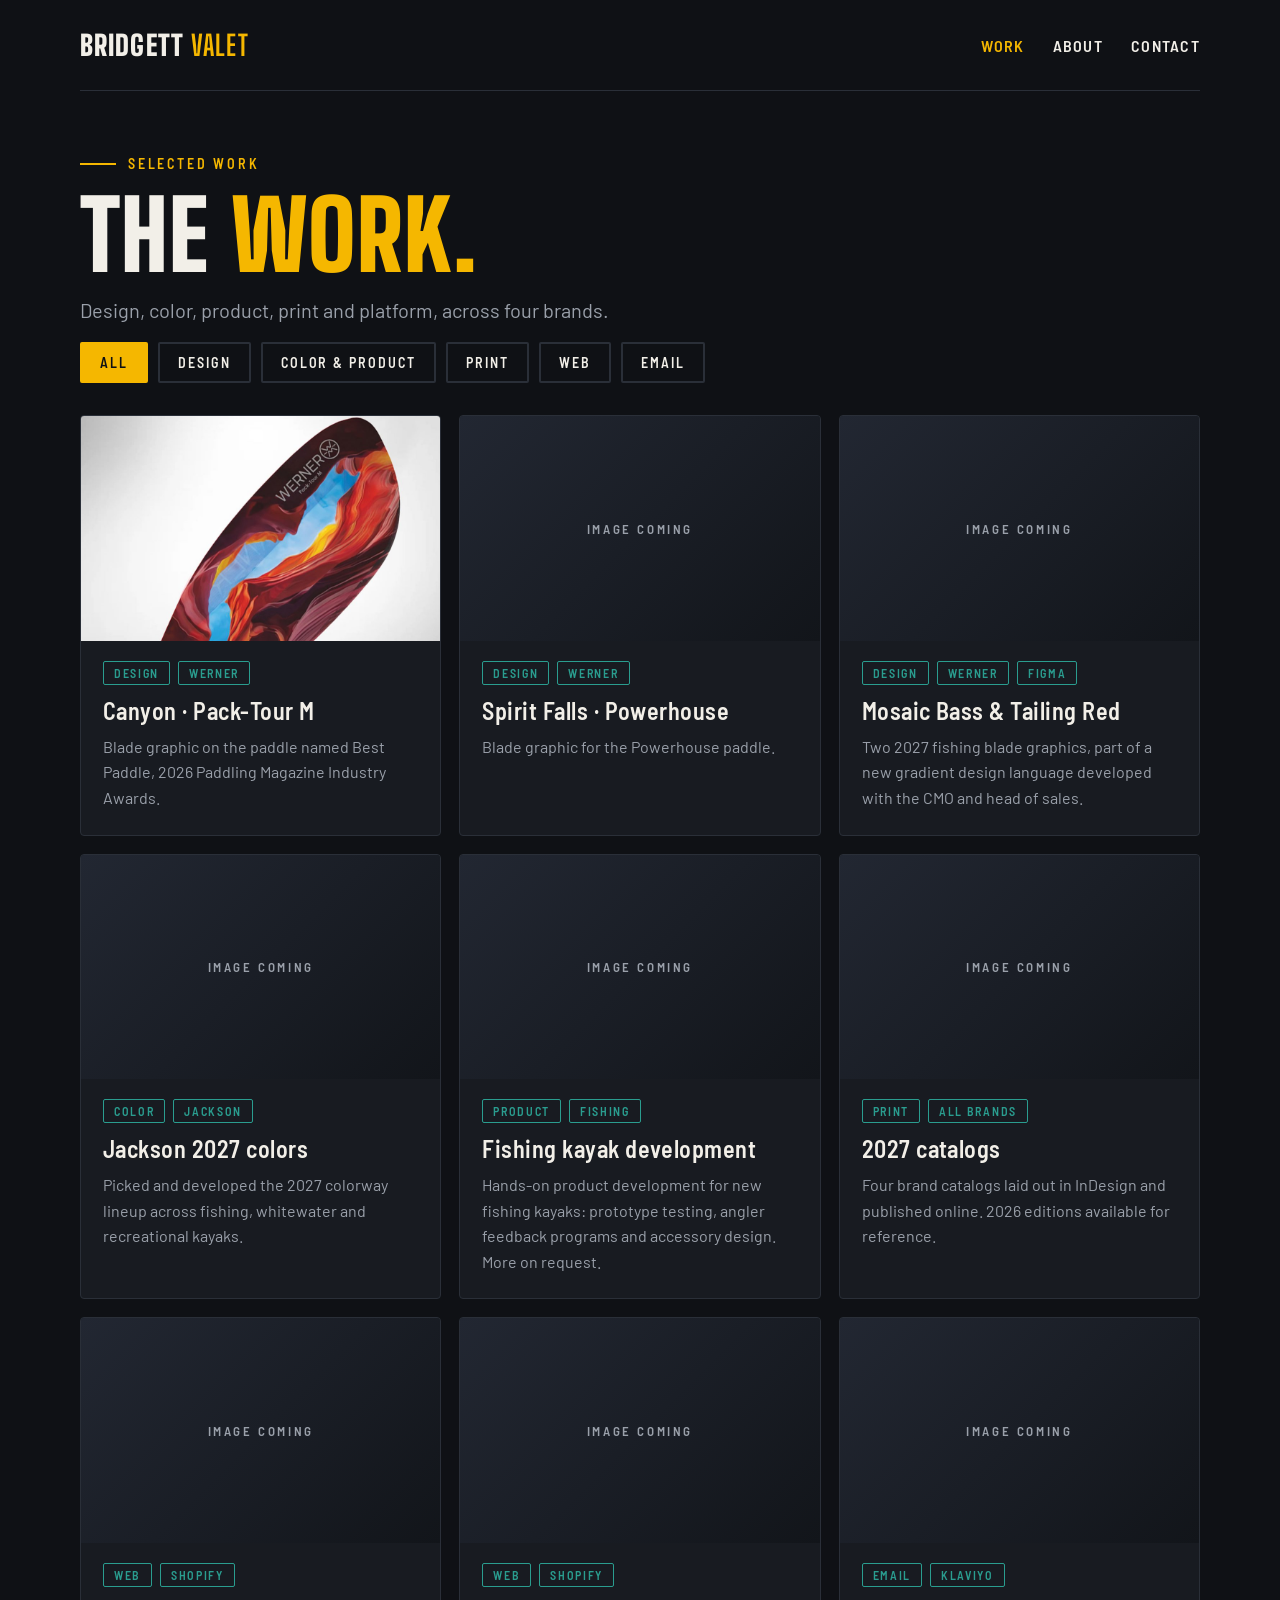
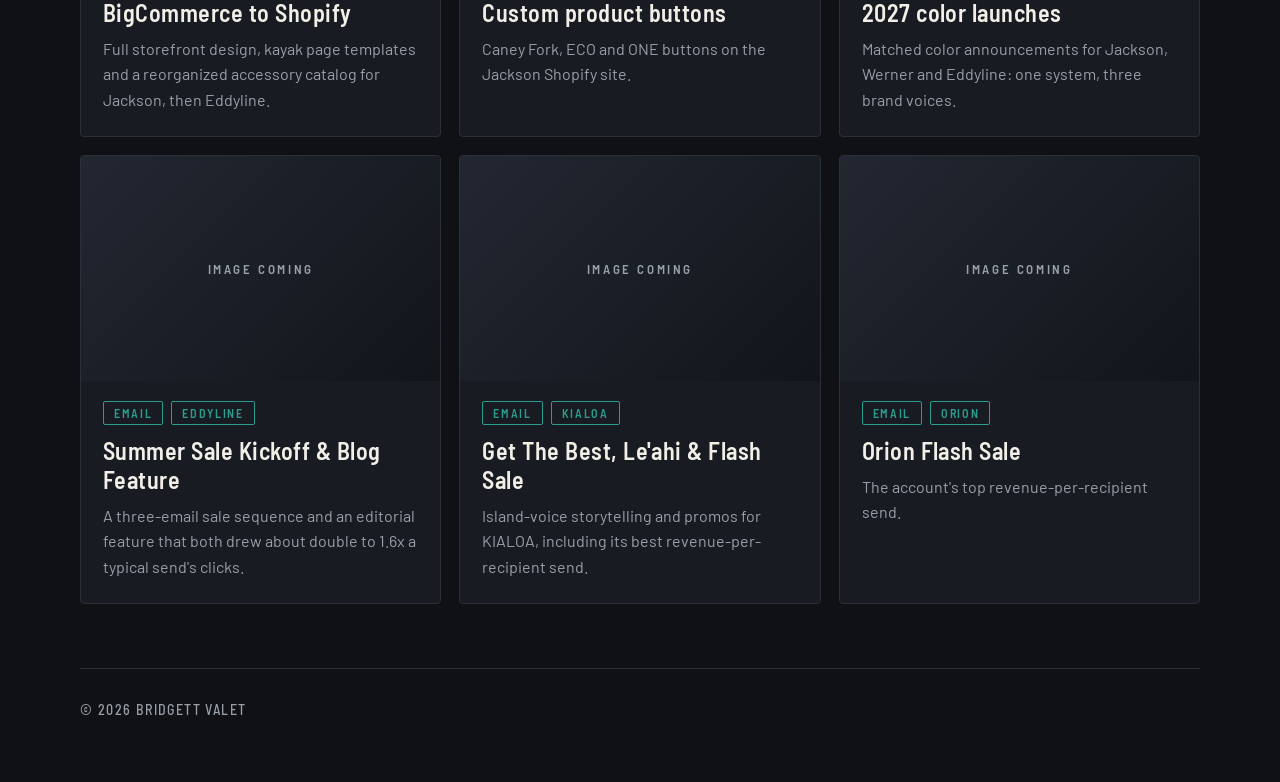
==== work.html @ 3815294c "added style.css and image folder" ====
<!doctype html>
<html lang="en">
<head>
<meta charset="utf-8">
<meta name="viewport" content="width=device-width, initial-scale=1">
<title>Work — Bridgett Valet</title>
<meta name="robots" content="noindex">
<link rel="stylesheet" href="style.css">
</head>
<body>
<div class="wrap">
  <nav>
    <a class="mark" href="index.html">BRIDGETT <b>VALET</b></a>
    <ul><li><a class="on" href="work.html">Work</a></li><li><a href="index.html#about">About</a></li><li><a href="index.html#contact">Contact</a></li></ul>
  </nav>

  <header class="page-head">
    <div class="tag">Selected work</div>
    <h1>The <em>work.</em></h1>
    <p class="lede">Design, color, product, print and platform, across four brands.</p>
  </header>

  <div class="filters" role="group" aria-label="Filter work">
    <button class="on" data-f="all">All</button>
    <button data-f="design">Design</button>
    <button data-f="product">Color &amp; Product</button>
    <button data-f="print">Print</button>
    <button data-f="web">Web</button>
    <button data-f="email">Email</button>
  </div>

  <div class="cards" id="grid">
    <a class="card" data-t="design" href="#"><div class="img"><img src="img/pack-tour-m.jpg" alt="Werner Pack-Tour M canyon blade graphic"></div><div class="in"><div class="chips"><span class="chip">Design</span><span class="chip">Werner</span></div><h3>Canyon · Pack-Tour M</h3><p>Blade graphic on the paddle named Best Paddle, 2026 Paddling Magazine Industry Awards.</p></div></a>
    <a class="card" data-t="design" href="#"><div class="img">Image coming</div><div class="in"><div class="chips"><span class="chip">Design</span><span class="chip">Werner</span></div><h3>Spirit Falls · Powerhouse</h3><p>Blade graphic for the Powerhouse paddle.</p></div></a>
    <a class="card" data-t="design" href="#"><div class="img">Image coming</div><div class="in"><div class="chips"><span class="chip">Design</span><span class="chip">Werner</span><span class="chip">Figma</span></div><h3>Mosaic Bass &amp; Tailing Red</h3><p>Two 2027 fishing blade graphics, part of a new gradient design language developed with the CMO and head of sales.</p></div></a>
    <a class="card" data-t="product" href="#"><div class="img">Image coming</div><div class="in"><div class="chips"><span class="chip">Color</span><span class="chip">Jackson</span></div><h3>Jackson 2027 colors</h3><p>Picked and developed the 2027 colorway lineup across fishing, whitewater and recreational kayaks.</p></div></a>
    <a class="card" data-t="product" href="#"><div class="img">Image coming</div><div class="in"><div class="chips"><span class="chip">Product</span><span class="chip">Fishing</span></div><h3>Fishing kayak development</h3><p>Hands-on product development for new fishing kayaks: prototype testing, angler feedback programs and accessory design. More on request.</p></div></a>
    <a class="card" data-t="print" href="#"><div class="img">Image coming</div><div class="in"><div class="chips"><span class="chip">Print</span><span class="chip">All brands</span></div><h3>2027 catalogs</h3><p>Four brand catalogs laid out in InDesign and published online. 2026 editions available for reference.</p></div></a>
    <a class="card" data-t="web" href="#"><div class="img">Image coming</div><div class="in"><div class="chips"><span class="chip">Web</span><span class="chip">Shopify</span></div><h3>BigCommerce to Shopify</h3><p>Full storefront design, kayak page templates and a reorganized accessory catalog for Jackson, then Eddyline.</p></div></a>
    <a class="card" data-t="web" href="#"><div class="img">Image coming</div><div class="in"><div class="chips"><span class="chip">Web</span><span class="chip">Shopify</span></div><h3>Custom product buttons</h3><p>Caney Fork, ECO and ONE buttons on the Jackson Shopify site.</p></div></a>
    <a class="card" data-t="email" href="#"><div class="img">Image coming</div><div class="in"><div class="chips"><span class="chip">Email</span><span class="chip">Klaviyo</span></div><h3>2027 color launches</h3><p>Matched color announcements for Jackson, Werner and Eddyline: one system, three brand voices.</p></div></a>
    <a class="card" data-t="email" href="#"><div class="img">Image coming</div><div class="in"><div class="chips"><span class="chip">Email</span><span class="chip">Eddyline</span></div><h3>Summer Sale Kickoff &amp; Blog Feature</h3><p>A three-email sale sequence and an editorial feature that both drew about double to 1.6x a typical send's clicks.</p></div></a>
    <a class="card" data-t="email" href="#"><div class="img">Image coming</div><div class="in"><div class="chips"><span class="chip">Email</span><span class="chip">KIALOA</span></div><h3>Get The Best, Le'ahi &amp; Flash Sale</h3><p>Island-voice storytelling and promos for KIALOA, including its best revenue-per-recipient send.</p></div></a>
    <a class="card" data-t="email" href="#"><div class="img">Image coming</div><div class="in"><div class="chips"><span class="chip">Email</span><span class="chip">Orion</span></div><h3>Orion Flash Sale</h3><p>The account's top revenue-per-recipient send.</p></div></a>
  </div>

  <footer style="margin-top:64px">© 2026 Bridgett Valet</footer>
</div>
<script>
(function(){
  var btns=document.querySelectorAll('.filters button'),cards=document.querySelectorAll('#grid .card');
  btns.forEach(function(b){b.addEventListener('click',function(){
    btns.forEach(function(x){x.classList.remove('on')});b.classList.add('on');
    var f=b.getAttribute('data-f');
    cards.forEach(function(c){c.classList.toggle('hide',f!=='all'&&c.getAttribute('data-t')!==f)});
  })});
})();
</script>
</body>
</html>
---- style.css ----
@font-face{font-family:"Big Shoulders Display";font-weight:700;font-display:swap;src:url(fonts/big-shoulders-display-latin-700-normal.woff2) format("woff2")}
@font-face{font-family:"Big Shoulders Display";font-weight:800;font-display:swap;src:url(fonts/big-shoulders-display-latin-800-normal.woff2) format("woff2")}
@font-face{font-family:"Big Shoulders Display";font-weight:900;font-display:swap;src:url(fonts/big-shoulders-display-latin-900-normal.woff2) format("woff2")}
@font-face{font-family:"Barlow Semi Condensed";font-weight:500;font-display:swap;src:url(fonts/barlow-semi-condensed-latin-500-normal.woff2) format("woff2")}
@font-face{font-family:"Barlow Semi Condensed";font-weight:600;font-display:swap;src:url(fonts/barlow-semi-condensed-latin-600-normal.woff2) format("woff2")}
@font-face{font-family:"Barlow";font-weight:400;font-display:swap;src:url(fonts/barlow-latin-400-normal.woff2) format("woff2")}
@font-face{font-family:"Barlow";font-weight:400;font-style:italic;font-display:swap;src:url(fonts/barlow-latin-400-italic.woff2) format("woff2")}
@font-face{font-family:"Barlow";font-weight:600;font-display:swap;src:url(fonts/barlow-latin-600-normal.woff2) format("woff2")}

:root{
  --ink:#0F1115; --panel:#181B21; --line:#2A2F38;
  --text:#F2EFE8; --muted:#9AA0AA;
  --gold:#F5B700; --teal:#2A9D8F;
  --display:"Big Shoulders Display","Arial Narrow",sans-serif;
  --sub:"Barlow Semi Condensed",system-ui,sans-serif;
  --body:"Barlow",system-ui,sans-serif;
}
*{box-sizing:border-box;margin:0}
html{scroll-behavior:smooth}
body{background:var(--ink);color:var(--text);font:400 18px/1.6 var(--body);padding:0 16px 64px}
.wrap{max-width:1120px;margin:0 auto}
a{color:inherit}
nav{display:flex;justify-content:space-between;align-items:center;padding:28px 0;border-bottom:1px solid var(--line);font:600 16px var(--sub);letter-spacing:.08em;text-transform:uppercase}
nav .mark{font:900 28px var(--display);letter-spacing:.04em;text-decoration:none}
nav .mark b{color:var(--gold)}
nav ul{display:flex;gap:28px;list-style:none;padding:0}
nav ul a{text-decoration:none}
nav ul a:hover,nav ul a.on{color:var(--gold)}

.hero{padding:80px 0 64px}
.tag{font:600 14px var(--sub);letter-spacing:.2em;text-transform:uppercase;color:var(--gold);display:flex;align-items:center;gap:12px}
.tag::before{content:"";width:36px;height:2px;background:var(--gold)}
h1{font:900 clamp(56px,11vw,128px)/.9 var(--display);text-transform:uppercase;letter-spacing:.01em;margin:20px 0 28px}
h1 em{font-style:normal;color:var(--gold)}
.lede{max-width:640px;color:var(--muted);font-size:20px}
.btns{display:flex;gap:14px;margin-top:36px;flex-wrap:wrap}
.btn{font:600 16px var(--sub);letter-spacing:.1em;text-transform:uppercase;padding:14px 26px;border-radius:2px;text-decoration:none;border:2px solid var(--gold);display:inline-block}
.btn.primary{background:var(--gold);color:var(--ink)}
.btn.primary:hover{background:var(--text);border-color:var(--text)}
.btn.ghost{color:var(--gold)}
.btn.ghost:hover{background:var(--gold);color:var(--ink)}

.brands{display:flex;flex-wrap:wrap;gap:10px 28px;padding:22px 0;border-top:1px solid var(--line);border-bottom:1px solid var(--line);font:600 15px var(--sub);letter-spacing:.2em;text-transform:uppercase;color:var(--muted)}
.brands span:first-child{color:var(--gold)}

section{padding:64px 0;border-top:1px solid var(--line)}
.brands+section{border-top:0}
h2{font:800 clamp(36px,6vw,56px)/1 var(--display);text-transform:uppercase;margin-bottom:12px}
h3{font:600 24px/1.2 var(--sub);letter-spacing:.02em;margin-bottom:8px}
.sec-intro{color:var(--muted);max-width:620px;margin-bottom:32px}

.award{display:grid;grid-template-columns:minmax(0,1fr) minmax(0,1fr);gap:0;background:var(--panel);border:1px solid var(--line);border-radius:4px;overflow:hidden}
.award img{width:100%;height:100%;object-fit:cover;display:block}
.award .in{padding:40px;display:flex;flex-direction:column;justify-content:center}
.award .kicker{font:600 13px var(--sub);letter-spacing:.2em;text-transform:uppercase;color:var(--gold);margin-bottom:12px}
.award .big{font:900 clamp(36px,5vw,60px)/.95 var(--display);text-transform:uppercase;margin-bottom:16px}
.award .big span{color:var(--gold)}
.award p{color:var(--muted)}

.cards{display:grid;grid-template-columns:repeat(auto-fit,minmax(300px,1fr));gap:18px}
.card{background:var(--panel);border:1px solid var(--line);border-radius:4px;overflow:hidden;transition:border-color .2s,transform .2s;display:block;text-decoration:none}
.card:hover{border-color:var(--gold);transform:translateY(-3px)}
.card .img{aspect-ratio:16/10;background:linear-gradient(135deg,#222732,#12151a);display:grid;place-items:center;color:var(--muted);font:600 13px var(--sub);letter-spacing:.2em;text-transform:uppercase;overflow:hidden}
.card .img img{width:100%;height:100%;object-fit:cover;display:block}
.card .in{padding:20px 22px 24px}
.chips{display:flex;gap:8px;flex-wrap:wrap;margin-bottom:12px}
.chip{font:600 12px var(--sub);letter-spacing:.14em;text-transform:uppercase;padding:4px 10px;border:1px solid var(--teal);color:var(--teal);border-radius:2px}
.card p{color:var(--muted);font-size:16px}
.card.hide{display:none}

.band{background:var(--panel);border-left:4px solid var(--gold);padding:32px 36px}
.band h2{margin-bottom:10px}
.band p{color:var(--muted);max-width:640px}
.band .btns{margin-top:22px}

.tools{display:flex;flex-wrap:wrap;gap:10px}
.tools span{font:600 15px var(--sub);letter-spacing:.1em;text-transform:uppercase;padding:8px 16px;border:1px solid var(--line);border-radius:2px;background:var(--panel)}

.filters{display:flex;flex-wrap:wrap;gap:10px;margin:8px 0 32px}
.filters button{font:600 14px var(--sub);letter-spacing:.14em;text-transform:uppercase;padding:10px 18px;border-radius:2px;border:2px solid var(--line);background:transparent;color:var(--text);cursor:pointer}
.filters button:hover{border-color:var(--gold);color:var(--gold)}
.filters button.on{background:var(--gold);border-color:var(--gold);color:var(--ink)}
.page-head{padding:64px 0 8px}
.page-head h1{font-size:clamp(48px,9vw,96px);margin-bottom:16px}

.about{display:grid;grid-template-columns:minmax(0,1.2fr) minmax(0,1fr);gap:40px;align-items:start}
.about p+p{margin-top:16px}
.about .facts{background:var(--panel);border:1px solid var(--line);border-radius:4px;padding:24px 26px}
.about .facts li{list-style:none;padding:10px 0;border-bottom:1px solid var(--line);font:500 16px var(--sub);letter-spacing:.04em}
.about .facts li:last-child{border:0}
.about .facts b{display:block;color:var(--gold);font-size:13px;letter-spacing:.2em;text-transform:uppercase}
.contact{text-align:left}
.contact a.mail{font:900 clamp(32px,6vw,64px)/1 var(--display);text-transform:uppercase;text-decoration:none;color:var(--gold);word-break:break-word}
.contact a.mail:hover{color:var(--text)}
footer{padding:32px 0 0;border-top:1px solid var(--line);color:var(--muted);font:500 14px var(--sub);letter-spacing:.1em;text-transform:uppercase}

@media(max-width:760px){
  nav ul{gap:16px;font-size:14px}
  .hero{padding:48px 0 40px}
  .award{grid-template-columns:1fr}
  .award .in{padding:28px 22px}
  .about{grid-template-columns:1fr}
  section{padding:48px 0}
}
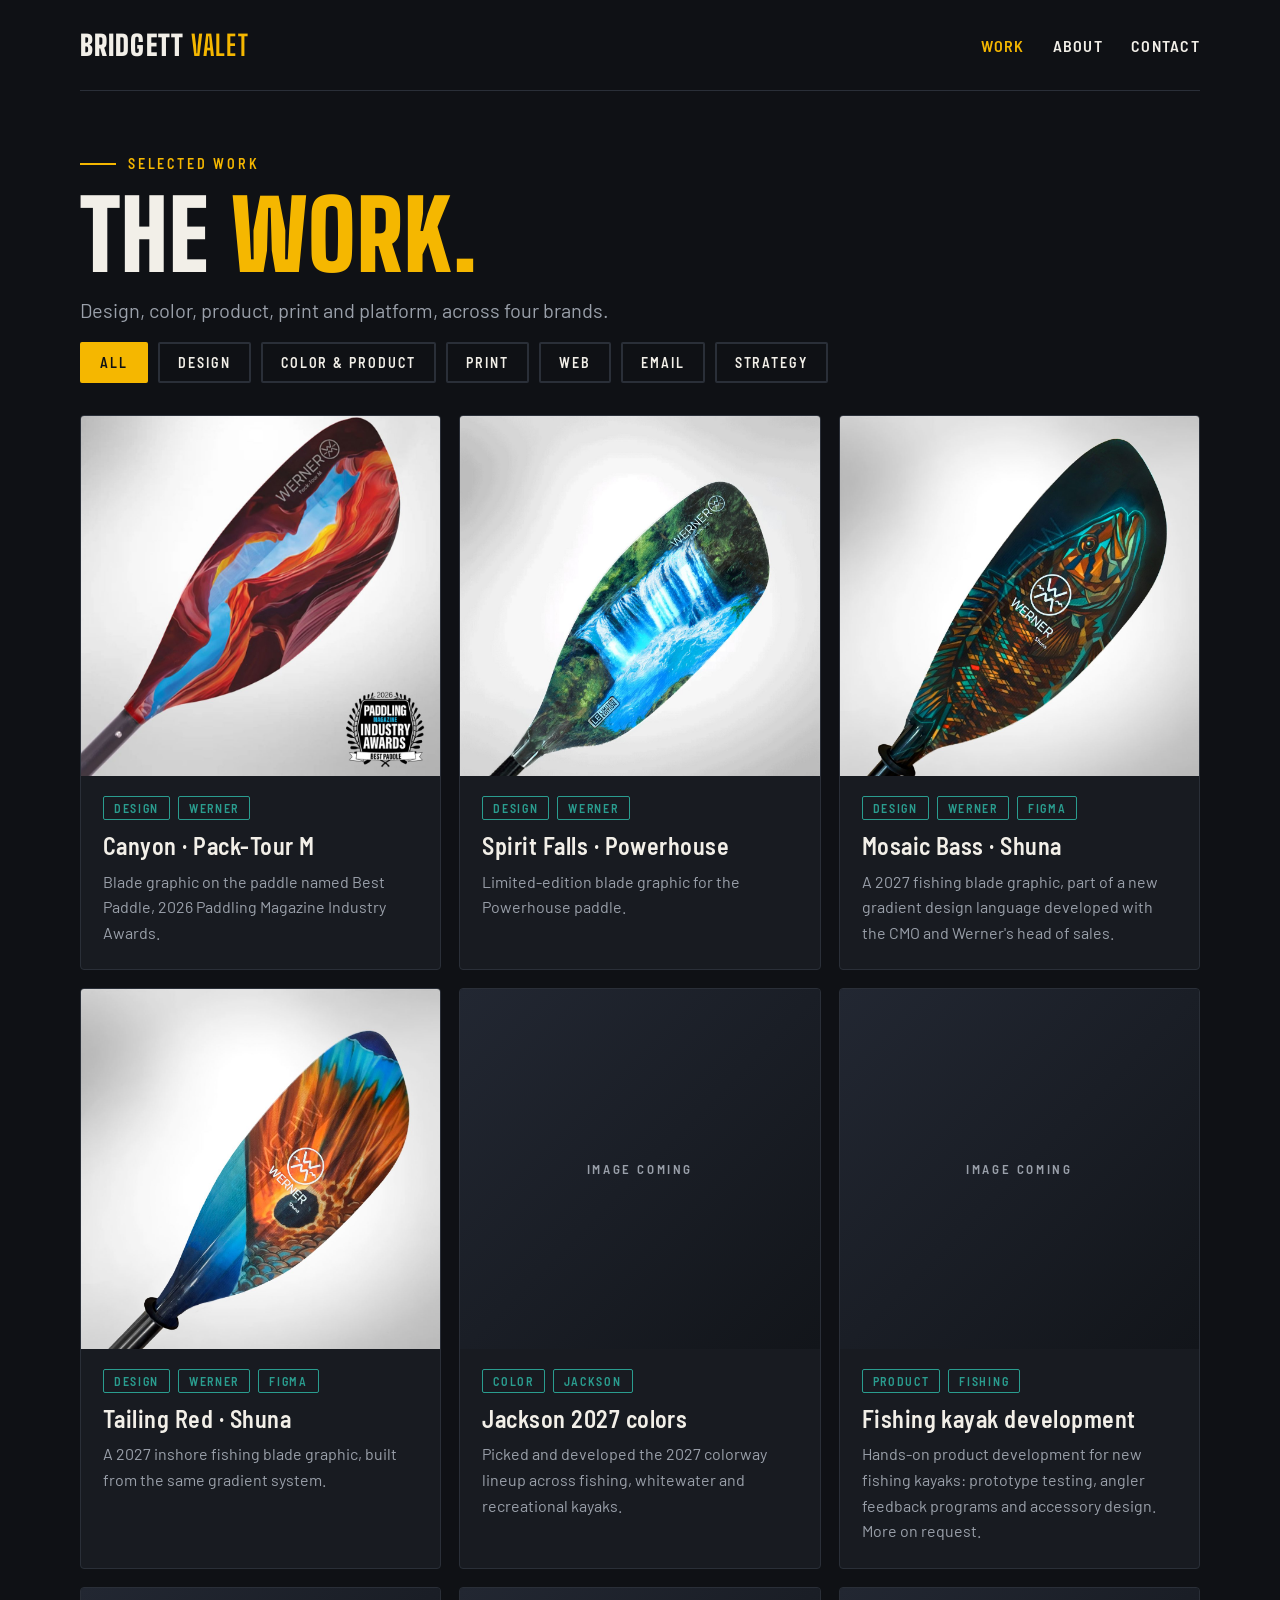
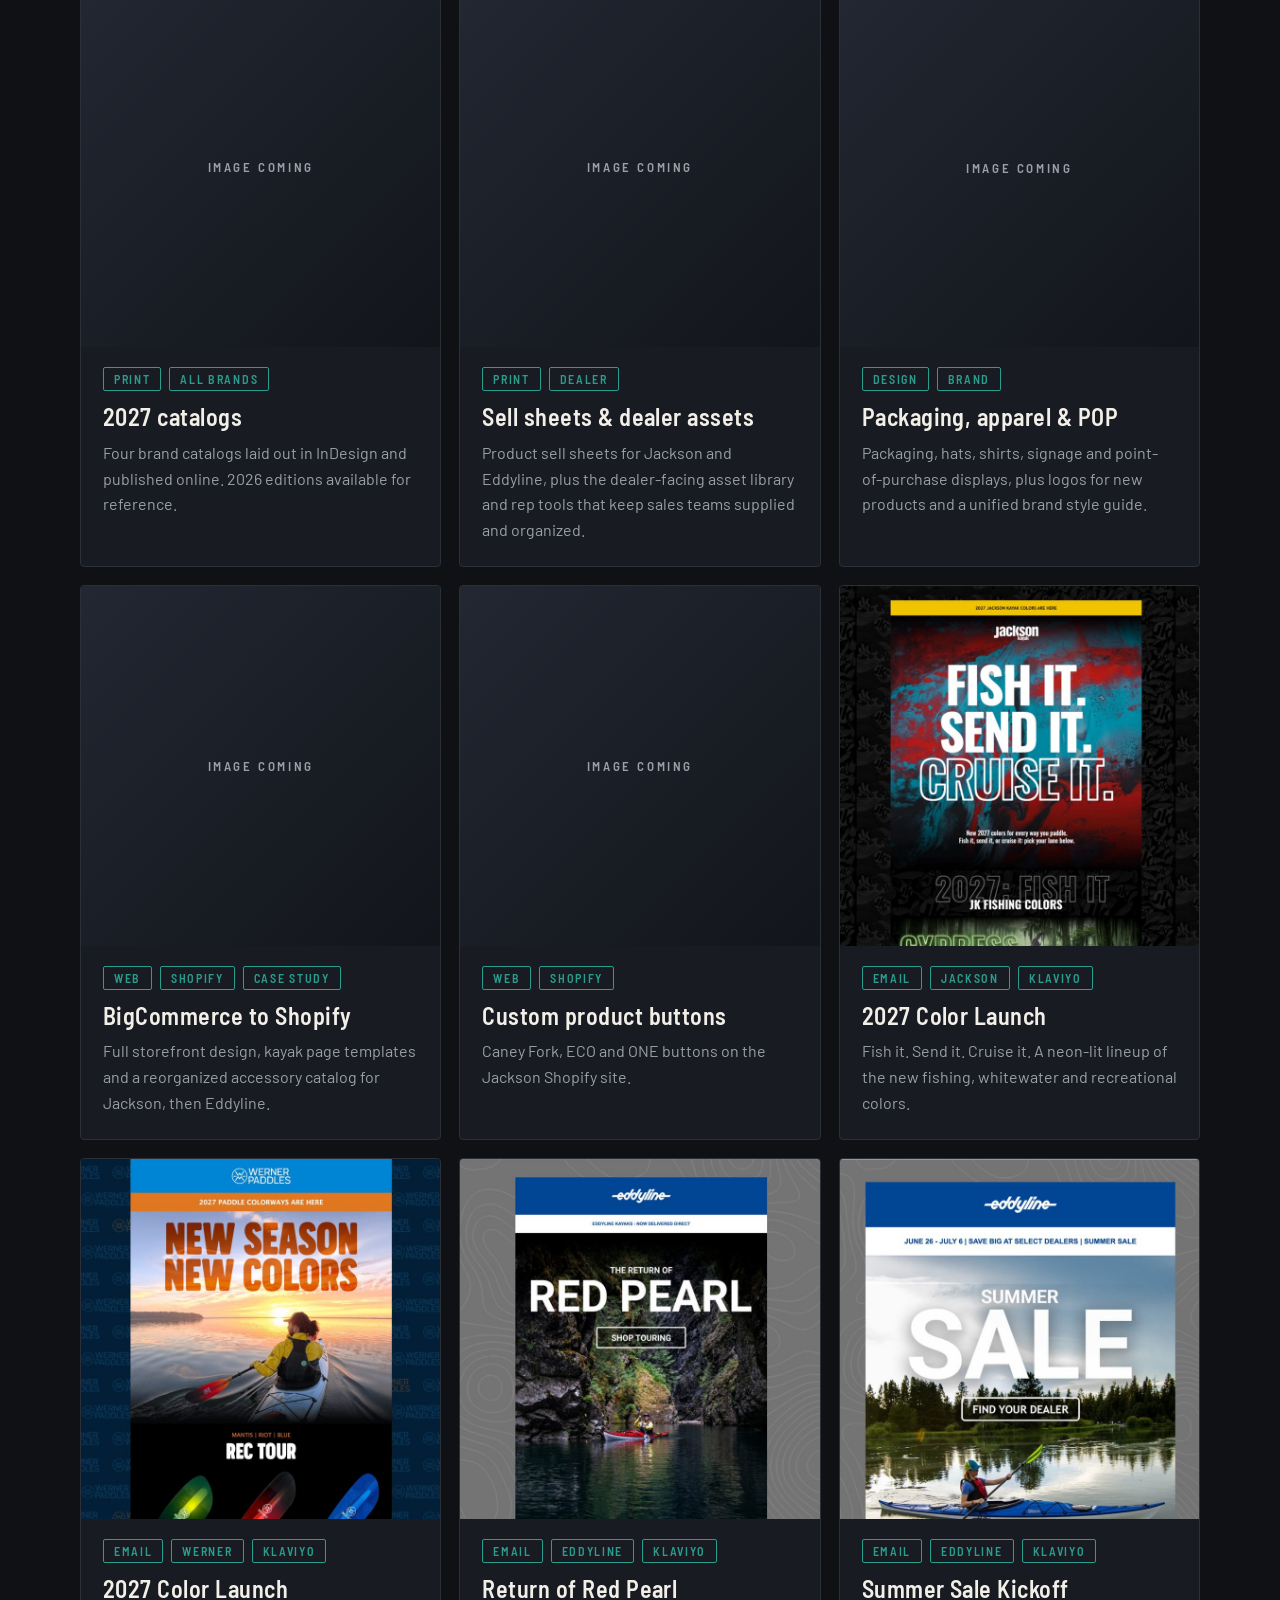
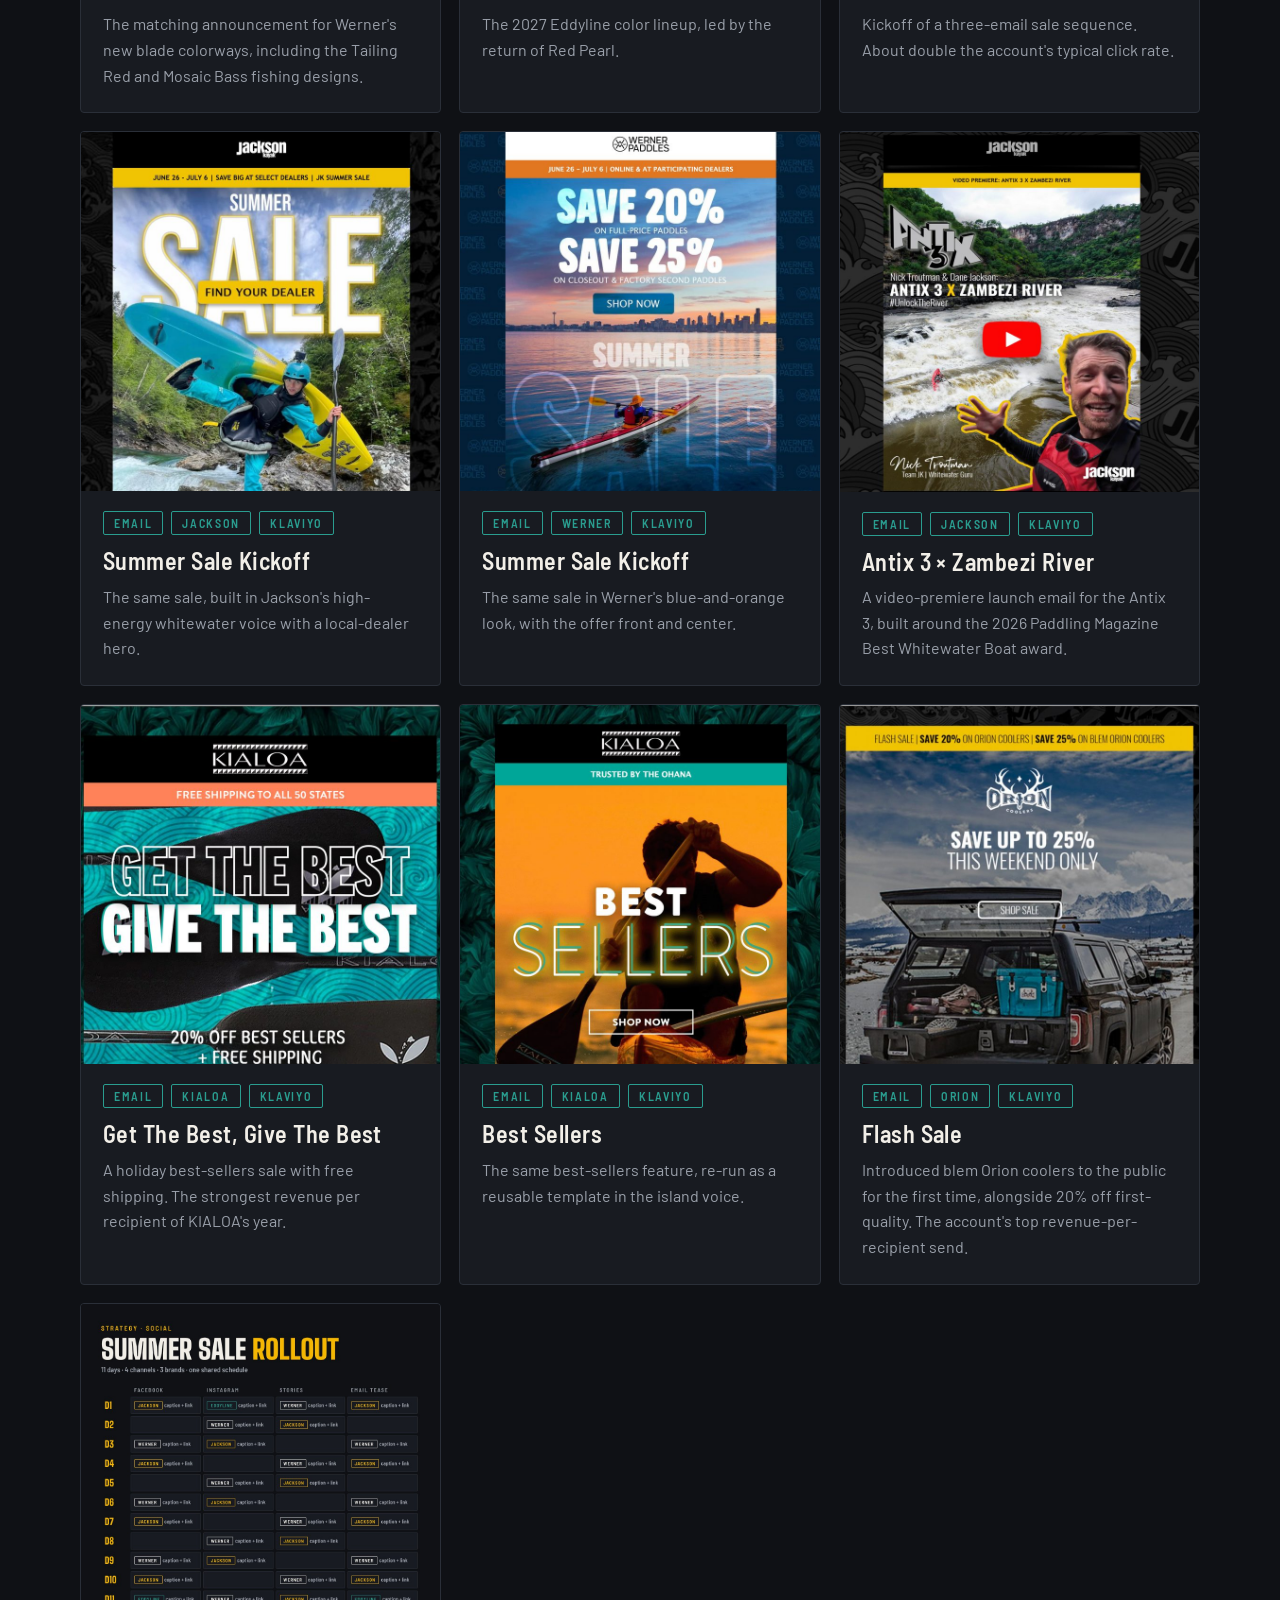
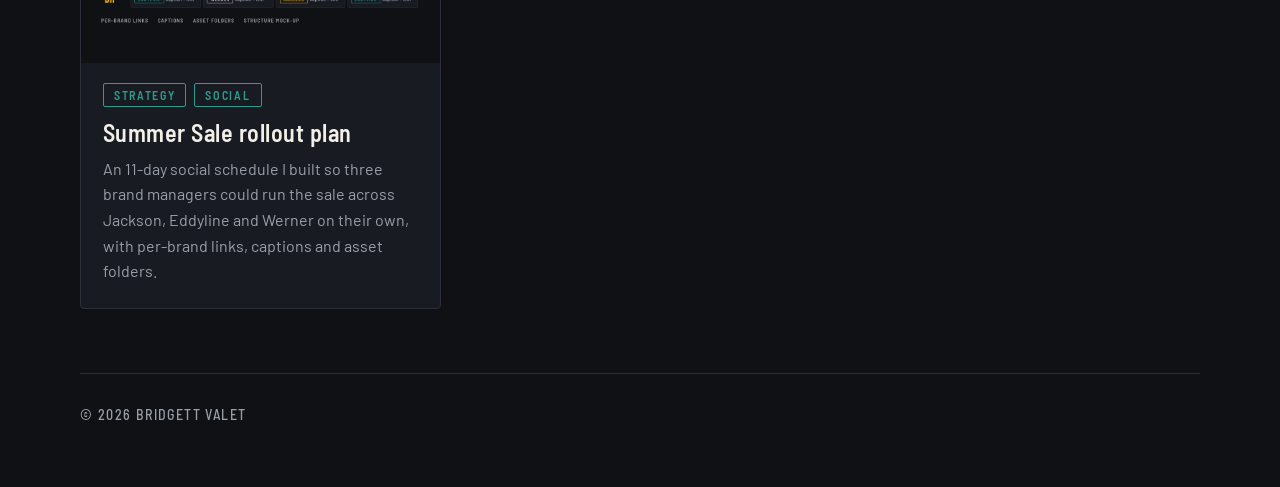
==== commit 6c80b3a8: "portfolio pages and additional work" ====
--- a/work.html
+++ b/work.html
@@ -27,25 +27,37 @@
     <button data-f="print">Print</button>
     <button data-f="web">Web</button>
     <button data-f="email">Email</button>
+    <button data-f="strategy">Strategy</button>
   </div>
 
   <div class="cards" id="grid">
     <a class="card" data-t="design" href="#"><div class="img"><img src="img/pack-tour-m.jpg" alt="Werner Pack-Tour M canyon blade graphic"></div><div class="in"><div class="chips"><span class="chip">Design</span><span class="chip">Werner</span></div><h3>Canyon · Pack-Tour M</h3><p>Blade graphic on the paddle named Best Paddle, 2026 Paddling Magazine Industry Awards.</p></div></a>
-    <a class="card" data-t="design" href="#"><div class="img">Image coming</div><div class="in"><div class="chips"><span class="chip">Design</span><span class="chip">Werner</span></div><h3>Spirit Falls · Powerhouse</h3><p>Blade graphic for the Powerhouse paddle.</p></div></a>
-    <a class="card" data-t="design" href="#"><div class="img">Image coming</div><div class="in"><div class="chips"><span class="chip">Design</span><span class="chip">Werner</span><span class="chip">Figma</span></div><h3>Mosaic Bass &amp; Tailing Red</h3><p>Two 2027 fishing blade graphics, part of a new gradient design language developed with the CMO and head of sales.</p></div></a>
+    <a class="card" data-t="design" href="#"><div class="img"><img src="img/spirit-falls.jpg" alt="Werner Powerhouse paddle blade with Spirit Falls waterfall graphic" loading="lazy"></div><div class="in"><div class="chips"><span class="chip">Design</span><span class="chip">Werner</span></div><h3>Spirit Falls · Powerhouse</h3><p>Limited-edition blade graphic for the Powerhouse paddle.</p></div></a>
+    <a class="card" data-t="design" href="#"><div class="img"><img src="img/mosaic-bass.jpg" alt="Werner Shuna paddle blade with Mosaic Bass graphic" loading="lazy"></div><div class="in"><div class="chips"><span class="chip">Design</span><span class="chip">Werner</span><span class="chip">Figma</span></div><h3>Mosaic Bass · Shuna</h3><p>A 2027 fishing blade graphic, part of a new gradient design language developed with the CMO and Werner's head of sales.</p></div></a>
+    <a class="card" data-t="design" href="#"><div class="img"><img src="img/tailing-red.jpg" alt="Werner Shuna paddle blade with Tailing Red redfish tail graphic" loading="lazy"></div><div class="in"><div class="chips"><span class="chip">Design</span><span class="chip">Werner</span><span class="chip">Figma</span></div><h3>Tailing Red · Shuna</h3><p>A 2027 inshore fishing blade graphic, built from the same gradient system.</p></div></a>
     <a class="card" data-t="product" href="#"><div class="img">Image coming</div><div class="in"><div class="chips"><span class="chip">Color</span><span class="chip">Jackson</span></div><h3>Jackson 2027 colors</h3><p>Picked and developed the 2027 colorway lineup across fishing, whitewater and recreational kayaks.</p></div></a>
     <a class="card" data-t="product" href="#"><div class="img">Image coming</div><div class="in"><div class="chips"><span class="chip">Product</span><span class="chip">Fishing</span></div><h3>Fishing kayak development</h3><p>Hands-on product development for new fishing kayaks: prototype testing, angler feedback programs and accessory design. More on request.</p></div></a>
     <a class="card" data-t="print" href="#"><div class="img">Image coming</div><div class="in"><div class="chips"><span class="chip">Print</span><span class="chip">All brands</span></div><h3>2027 catalogs</h3><p>Four brand catalogs laid out in InDesign and published online. 2026 editions available for reference.</p></div></a>
-    <a class="card" data-t="web" href="#"><div class="img">Image coming</div><div class="in"><div class="chips"><span class="chip">Web</span><span class="chip">Shopify</span></div><h3>BigCommerce to Shopify</h3><p>Full storefront design, kayak page templates and a reorganized accessory catalog for Jackson, then Eddyline.</p></div></a>
+    <a class="card" data-t="print" href="#"><div class="img">Image coming</div><div class="in"><div class="chips"><span class="chip">Print</span><span class="chip">Dealer</span></div><h3>Sell sheets &amp; dealer assets</h3><p>Product sell sheets for Jackson and Eddyline, plus the dealer-facing asset library and rep tools that keep sales teams supplied and organized.</p></div></a>
+    <a class="card" data-t="design" href="#"><div class="img">Image coming</div><div class="in"><div class="chips"><span class="chip">Design</span><span class="chip">Brand</span></div><h3>Packaging, apparel &amp; POP</h3><p>Packaging, hats, shirts, signage and point-of-purchase displays, plus logos for new products and a unified brand style guide.</p></div></a>
+    <a class="card" data-t="web" href="shopify-migration.html"><div class="img">Image coming</div><div class="in"><div class="chips"><span class="chip">Web</span><span class="chip">Shopify</span><span class="chip">Case study</span></div><h3>BigCommerce to Shopify</h3><p>Full storefront design, kayak page templates and a reorganized accessory catalog for Jackson, then Eddyline.</p></div></a>
     <a class="card" data-t="web" href="#"><div class="img">Image coming</div><div class="in"><div class="chips"><span class="chip">Web</span><span class="chip">Shopify</span></div><h3>Custom product buttons</h3><p>Caney Fork, ECO and ONE buttons on the Jackson Shopify site.</p></div></a>
-    <a class="card" data-t="email" href="#"><div class="img">Image coming</div><div class="in"><div class="chips"><span class="chip">Email</span><span class="chip">Klaviyo</span></div><h3>2027 color launches</h3><p>Matched color announcements for Jackson, Werner and Eddyline: one system, three brand voices.</p></div></a>
-    <a class="card" data-t="email" href="#"><div class="img">Image coming</div><div class="in"><div class="chips"><span class="chip">Email</span><span class="chip">Eddyline</span></div><h3>Summer Sale Kickoff &amp; Blog Feature</h3><p>A three-email sale sequence and an editorial feature that both drew about double to 1.6x a typical send's clicks.</p></div></a>
-    <a class="card" data-t="email" href="#"><div class="img">Image coming</div><div class="in"><div class="chips"><span class="chip">Email</span><span class="chip">KIALOA</span></div><h3>Get The Best, Le'ahi &amp; Flash Sale</h3><p>Island-voice storytelling and promos for KIALOA, including its best revenue-per-recipient send.</p></div></a>
-    <a class="card" data-t="email" href="#"><div class="img">Image coming</div><div class="in"><div class="chips"><span class="chip">Email</span><span class="chip">Orion</span></div><h3>Orion Flash Sale</h3><p>The account's top revenue-per-recipient send.</p></div></a>
+    <a class="card" data-t="email" data-full="img/email/jk-color-full.jpg" href="#"><div class="img"><img src="img/email/jk-color.jpg" alt="2027 Color Launch email" loading="lazy"></div><div class="in"><div class="chips"><span class="chip">Email</span><span class="chip">Jackson</span><span class="chip">Klaviyo</span></div><h3>2027 Color Launch</h3><p>Fish it. Send it. Cruise it. A neon-lit lineup of the new fishing, whitewater and recreational colors.</p></div></a>
+    <a class="card" data-t="email" data-full="img/email/werner-color-full.jpg" href="#"><div class="img"><img src="img/email/werner-color.jpg" alt="2027 Color Launch email" loading="lazy"></div><div class="in"><div class="chips"><span class="chip">Email</span><span class="chip">Werner</span><span class="chip">Klaviyo</span></div><h3>2027 Color Launch</h3><p>The matching announcement for Werner's new blade colorways, including the Tailing Red and Mosaic Bass fishing designs.</p></div></a>
+    <a class="card" data-t="email" data-full="img/email/eddyline-color-full.jpg" href="#"><div class="img"><img src="img/email/eddyline-color.jpg" alt="Return of Red Pearl email" loading="lazy"></div><div class="in"><div class="chips"><span class="chip">Email</span><span class="chip">Eddyline</span><span class="chip">Klaviyo</span></div><h3>Return of Red Pearl</h3><p>The 2027 Eddyline color lineup, led by the return of Red Pearl.</p></div></a>
+    <a class="card" data-t="email" data-full="img/email/eddyline-summer-full.jpg" href="#"><div class="img"><img src="img/email/eddyline-summer.jpg" alt="Summer Sale Kickoff email" loading="lazy"></div><div class="in"><div class="chips"><span class="chip">Email</span><span class="chip">Eddyline</span><span class="chip">Klaviyo</span></div><h3>Summer Sale Kickoff</h3><p>Kickoff of a three-email sale sequence. About double the account's typical click rate.</p></div></a>
+    <a class="card" data-t="email" data-full="img/email/jk-summer-full.jpg" href="#"><div class="img"><img src="img/email/jk-summer.jpg" alt="Summer Sale Kickoff email" loading="lazy"></div><div class="in"><div class="chips"><span class="chip">Email</span><span class="chip">Jackson</span><span class="chip">Klaviyo</span></div><h3>Summer Sale Kickoff</h3><p>The same sale, built in Jackson's high-energy whitewater voice with a local-dealer hero.</p></div></a>
+    <a class="card" data-t="email" data-full="img/email/werner-summer-full.jpg" href="#"><div class="img"><img src="img/email/werner-summer.jpg" alt="Summer Sale Kickoff email" loading="lazy"></div><div class="in"><div class="chips"><span class="chip">Email</span><span class="chip">Werner</span><span class="chip">Klaviyo</span></div><h3>Summer Sale Kickoff</h3><p>The same sale in Werner's blue-and-orange look, with the offer front and center.</p></div></a>
+    <a class="card" data-t="email" data-full="img/email/jk-antix3-full.jpg" href="#"><div class="img"><img src="img/email/jk-antix3.jpg" alt="Antix 3 × Zambezi River email" loading="lazy"></div><div class="in"><div class="chips"><span class="chip">Email</span><span class="chip">Jackson</span><span class="chip">Klaviyo</span></div><h3>Antix 3 × Zambezi River</h3><p>A video-premiere launch email for the Antix 3, built around the 2026 Paddling Magazine Best Whitewater Boat award.</p></div></a>
+    <a class="card" data-t="email" data-full="img/email/kialoa-give-best-full.jpg" href="#"><div class="img"><img src="img/email/kialoa-give-best.jpg" alt="Get The Best, Give The Best email" loading="lazy"></div><div class="in"><div class="chips"><span class="chip">Email</span><span class="chip">KIALOA</span><span class="chip">Klaviyo</span></div><h3>Get The Best, Give The Best</h3><p>A holiday best-sellers sale with free shipping. The strongest revenue per recipient of KIALOA's year.</p></div></a>
+    <a class="card" data-t="email" data-full="img/email/kialoa-best-full.jpg" href="#"><div class="img"><img src="img/email/kialoa-best.jpg" alt="Best Sellers email" loading="lazy"></div><div class="in"><div class="chips"><span class="chip">Email</span><span class="chip">KIALOA</span><span class="chip">Klaviyo</span></div><h3>Best Sellers</h3><p>The same best-sellers feature, re-run as a reusable template in the island voice.</p></div></a>
+    <a class="card" data-t="email" data-full="img/email/orion-flash-full.jpg" href="#"><div class="img"><img src="img/email/orion-flash.jpg" alt="Flash Sale email" loading="lazy"></div><div class="in"><div class="chips"><span class="chip">Email</span><span class="chip">Orion</span><span class="chip">Klaviyo</span></div><h3>Flash Sale</h3><p>Introduced blem Orion coolers to the public for the first time, alongside 20% off first-quality. The account's top revenue-per-recipient send.</p></div></a>
+    <a class="card" data-t="strategy" data-full="img/strategy-plan.jpg" href="#"><div class="img"><img src="img/strategy-plan.jpg" alt="Summer Sale rollout plan structure mock-up" loading="lazy"></div><div class="in"><div class="chips"><span class="chip">Strategy</span><span class="chip">Social</span></div><h3>Summer Sale rollout plan</h3><p>An 11-day social schedule I built so three brand managers could run the sale across Jackson, Eddyline and Werner on their own, with per-brand links, captions and asset folders.</p></div></a>
   </div>
 
   <footer style="margin-top:64px">© 2026 Bridgett Valet</footer>
 </div>
+  <div id="lb" class="lb" hidden><button class="lb-x" aria-label="Close">Close ✕</button><div class="lb-sc"><img id="lbimg" alt=""></div></div>
 <script>
 (function(){
   var btns=document.querySelectorAll('.filters button'),cards=document.querySelectorAll('#grid .card');
@@ -54,6 +66,13 @@
     var f=b.getAttribute('data-f');
     cards.forEach(function(c){c.classList.toggle('hide',f!=='all'&&c.getAttribute('data-t')!==f)});
   })});
+
+  var lb=document.getElementById('lb'),lbi=document.getElementById('lbimg');
+  function closeLb(){lb.hidden=true;lbi.src='';document.body.style.overflow=''}
+  cards.forEach(function(c){var f=c.getAttribute('data-full');if(!f)return;
+    c.addEventListener('click',function(e){e.preventDefault();lbi.src=f;lbi.alt=c.querySelector('h3').textContent;lb.hidden=false;document.body.style.overflow='hidden';lb.querySelector('.lb-sc').scrollTop=0})});
+  lb.addEventListener('click',function(e){if(e.target===lb||e.target.className==='lb-x'||e.target.className==='lb-sc')closeLb()});
+  document.addEventListener('keydown',function(e){if(e.key==='Escape'&&!lb.hidden)closeLb()});
 })();
 </script>
 </body>
--- a/style.css
+++ b/style.css
@@ -60,7 +60,7 @@
 .cards{display:grid;grid-template-columns:repeat(auto-fit,minmax(300px,1fr));gap:18px}
 .card{background:var(--panel);border:1px solid var(--line);border-radius:4px;overflow:hidden;transition:border-color .2s,transform .2s;display:block;text-decoration:none}
 .card:hover{border-color:var(--gold);transform:translateY(-3px)}
-.card .img{aspect-ratio:16/10;background:linear-gradient(135deg,#222732,#12151a);display:grid;place-items:center;color:var(--muted);font:600 13px var(--sub);letter-spacing:.2em;text-transform:uppercase;overflow:hidden}
+.card .img{aspect-ratio:1/1;background:linear-gradient(135deg,#222732,#12151a);display:grid;place-items:center;color:var(--muted);font:600 13px var(--sub);letter-spacing:.2em;text-transform:uppercase;overflow:hidden}
 .card .img img{width:100%;height:100%;object-fit:cover;display:block}
 .card .in{padding:20px 22px 24px}
 .chips{display:flex;gap:8px;flex-wrap:wrap;margin-bottom:12px}
@@ -102,3 +102,23 @@
   .about{grid-template-columns:1fr}
   section{padding:48px 0}
 }
+
+.lb{position:fixed;inset:0;background:rgba(8,9,12,.985);z-index:50;display:flex;flex-direction:column;align-items:center}
+.lb[hidden]{display:none}
+.lb-x{align-self:flex-end;margin:14px 18px;font:600 14px var(--sub);letter-spacing:.14em;text-transform:uppercase;color:var(--ink);background:var(--gold);border:0;border-radius:2px;padding:10px 16px;cursor:pointer}
+.lb-sc{flex:1;overflow:auto;width:100%;display:flex;justify-content:center;padding:0 12px 32px}
+.lb-sc img{width:min(900px,100%);height:auto;align-self:flex-start;display:block;border:1px solid var(--line)}
+.card[data-full]{cursor:zoom-in}
+
+.cs{max-width:760px}
+.cs h2{font-size:clamp(30px,5vw,44px);margin:56px 0 14px}
+.cs p+p{margin-top:16px}
+.cs ul{margin:12px 0 0 0;padding:0;list-style:none}
+.cs li{padding:12px 0 12px 22px;border-bottom:1px solid var(--line);position:relative}
+.cs li::before{content:"";position:absolute;left:0;top:23px;width:10px;height:2px;background:var(--gold)}
+.cs li b{font:600 18px var(--sub);letter-spacing:.02em}
+.stats{display:grid;grid-template-columns:repeat(auto-fit,minmax(200px,1fr));gap:18px;margin:36px 0 0}
+.stat{background:var(--panel);border:1px solid var(--line);border-radius:4px;padding:20px 22px}
+.stat b{display:block;font:900 40px/1 var(--display);color:var(--gold);text-transform:uppercase;margin-bottom:6px}
+.stat span{color:var(--muted);font-size:15px}
+.shot{margin-top:28px;aspect-ratio:16/9;background:linear-gradient(135deg,#222732,#12151a);border:1px dashed var(--line);border-radius:4px;display:grid;place-items:center;color:var(--muted);font:600 13px var(--sub);letter-spacing:.2em;text-transform:uppercase}
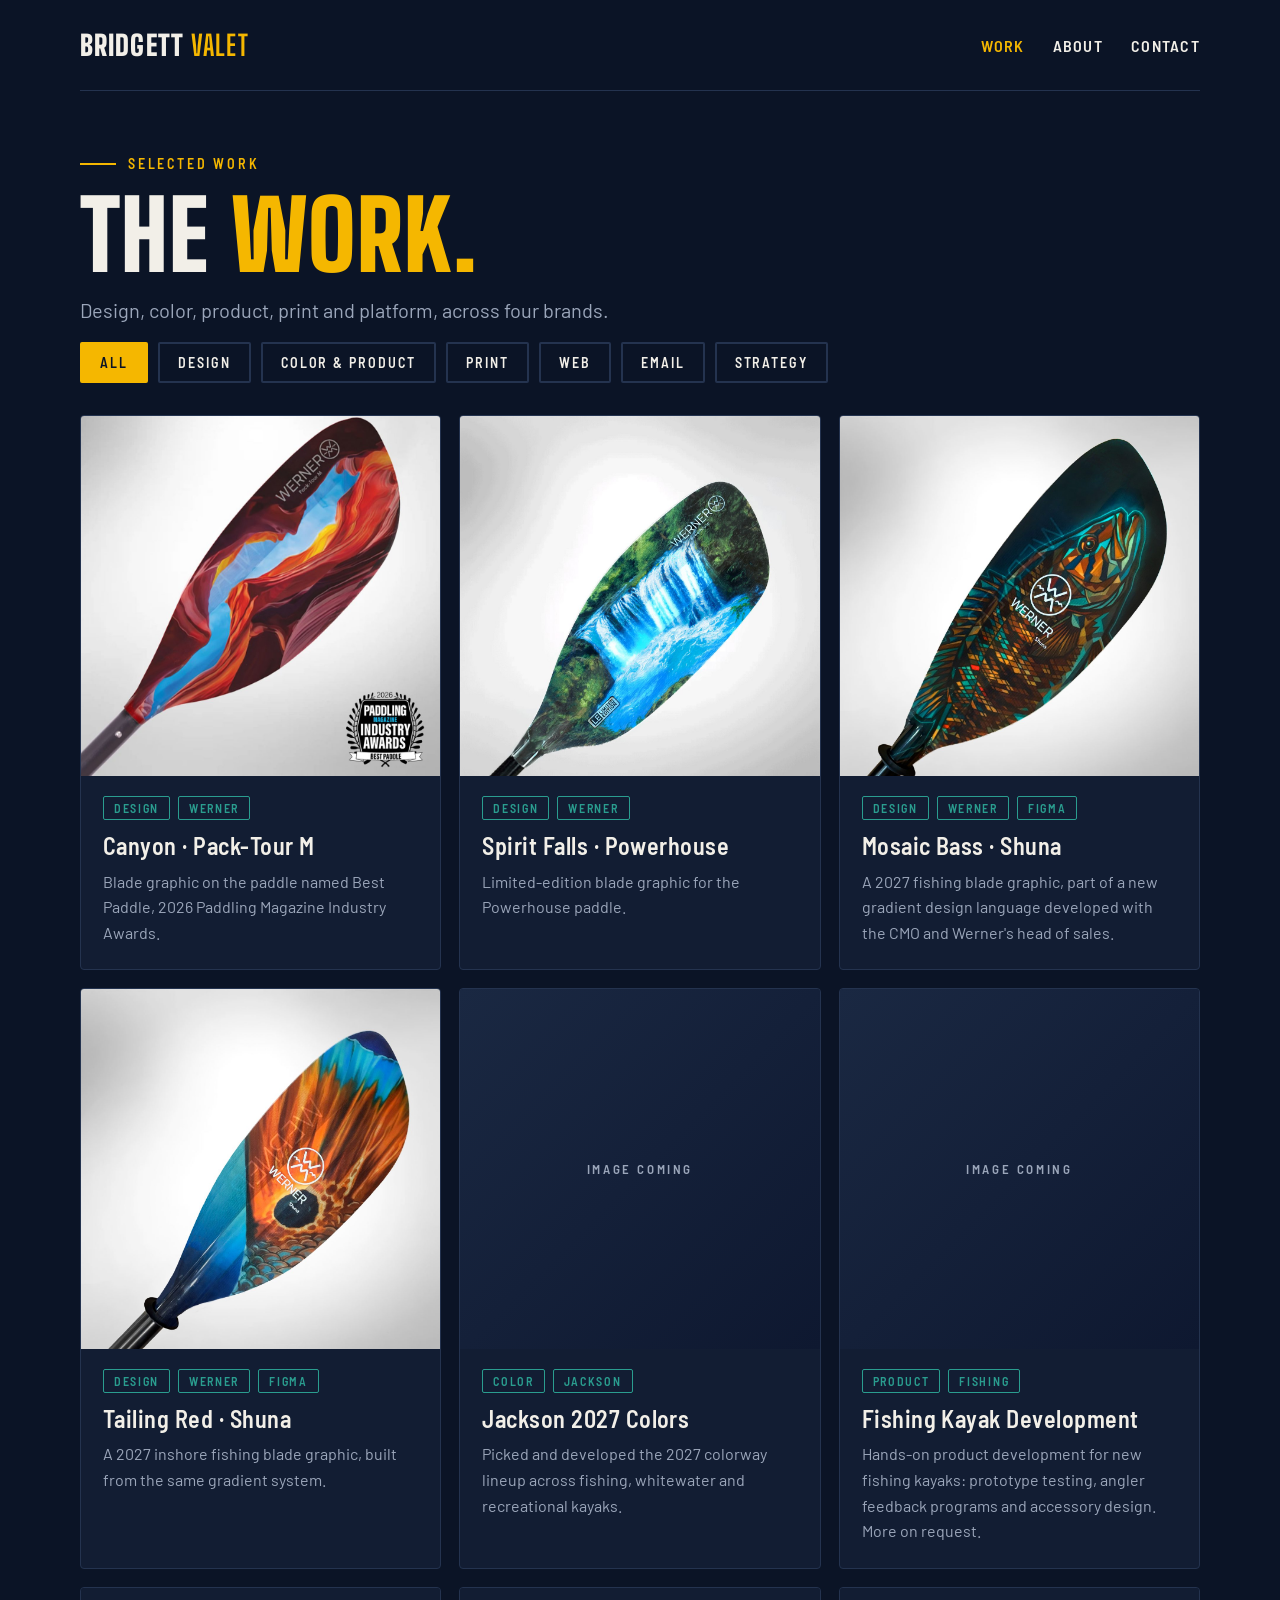
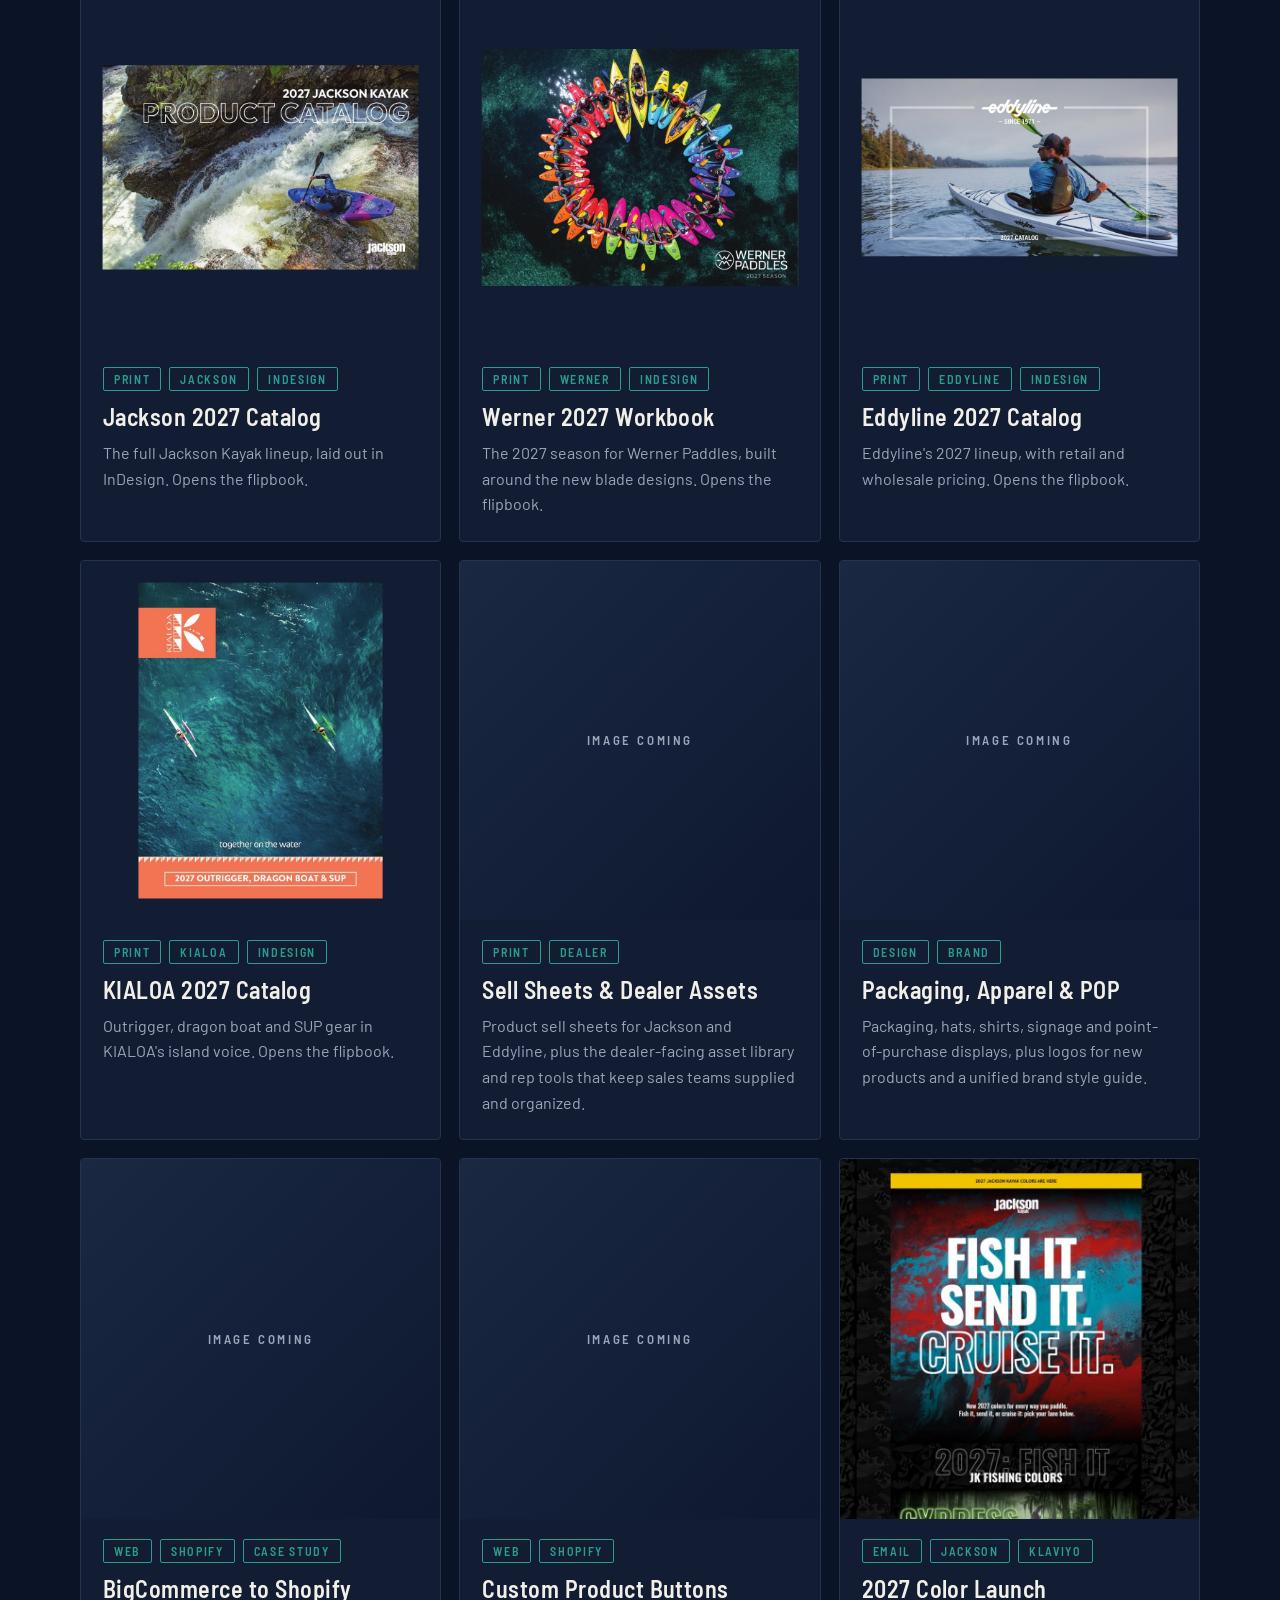
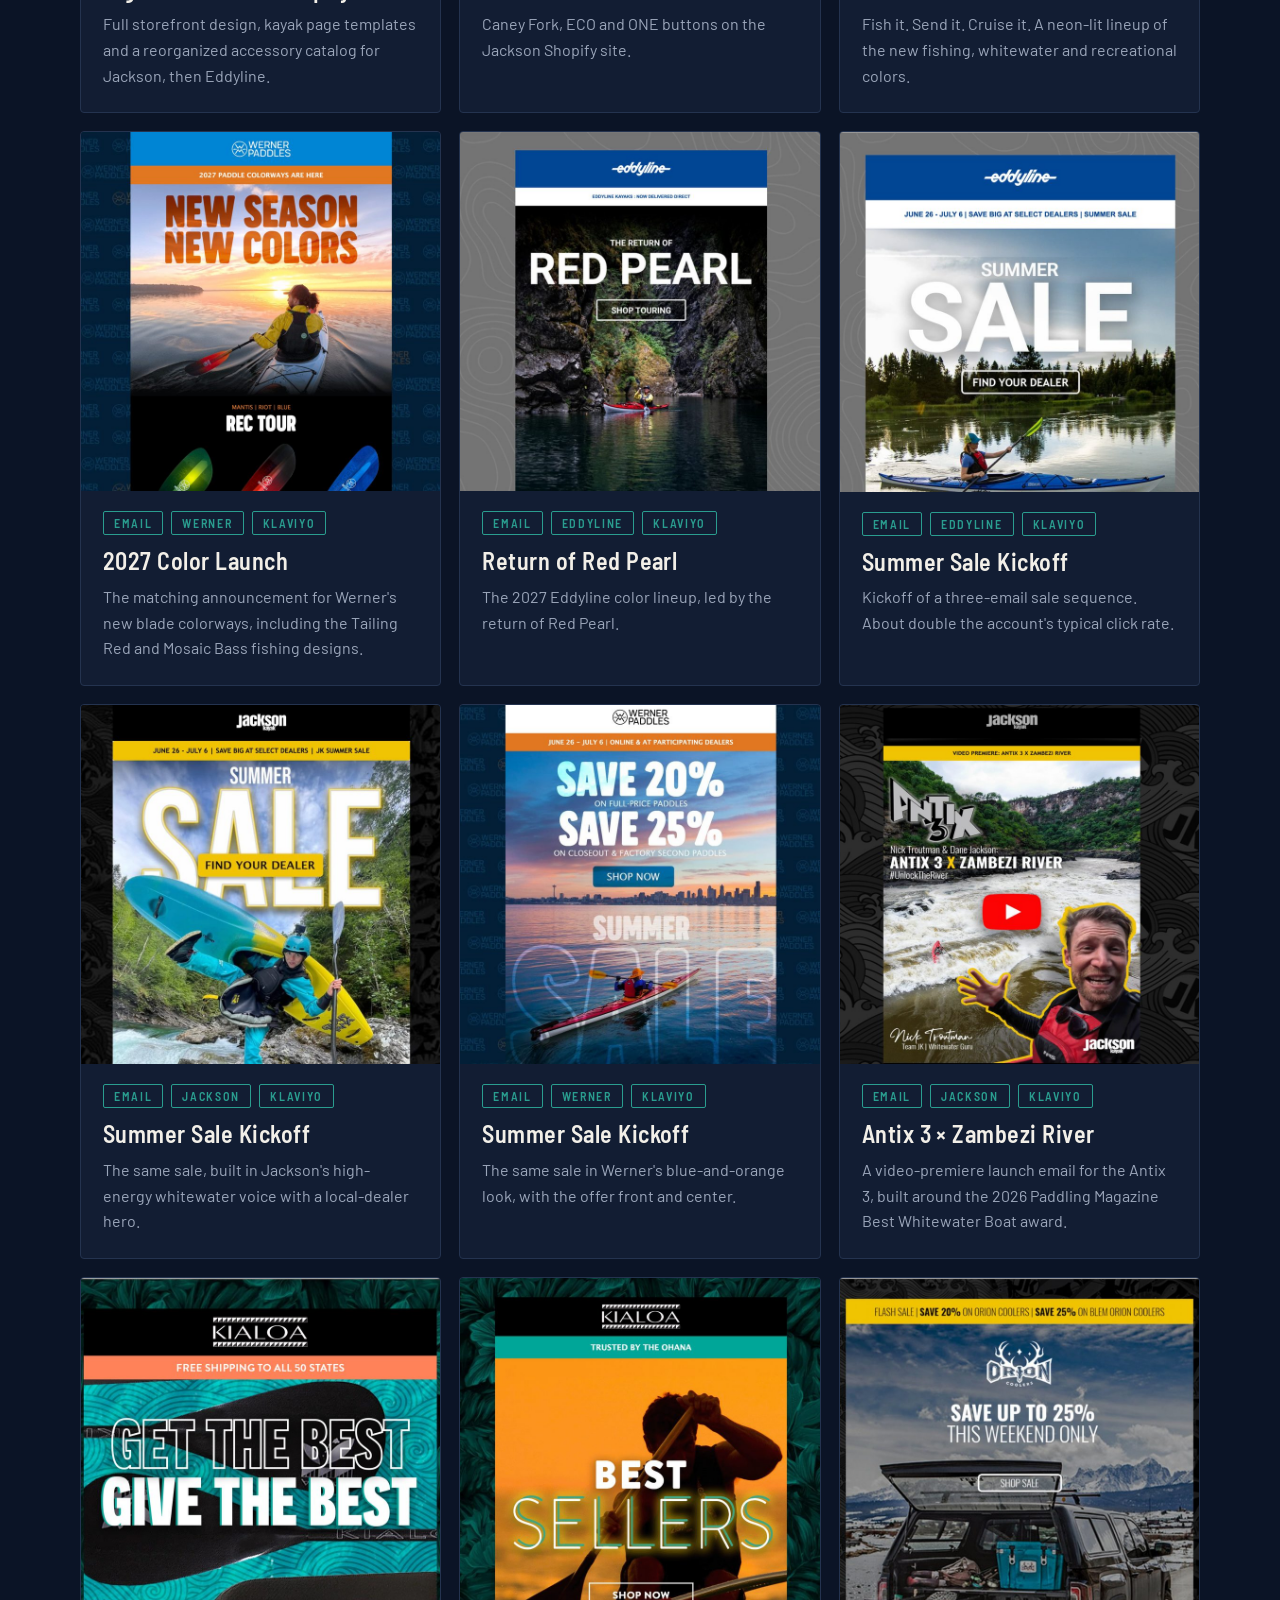
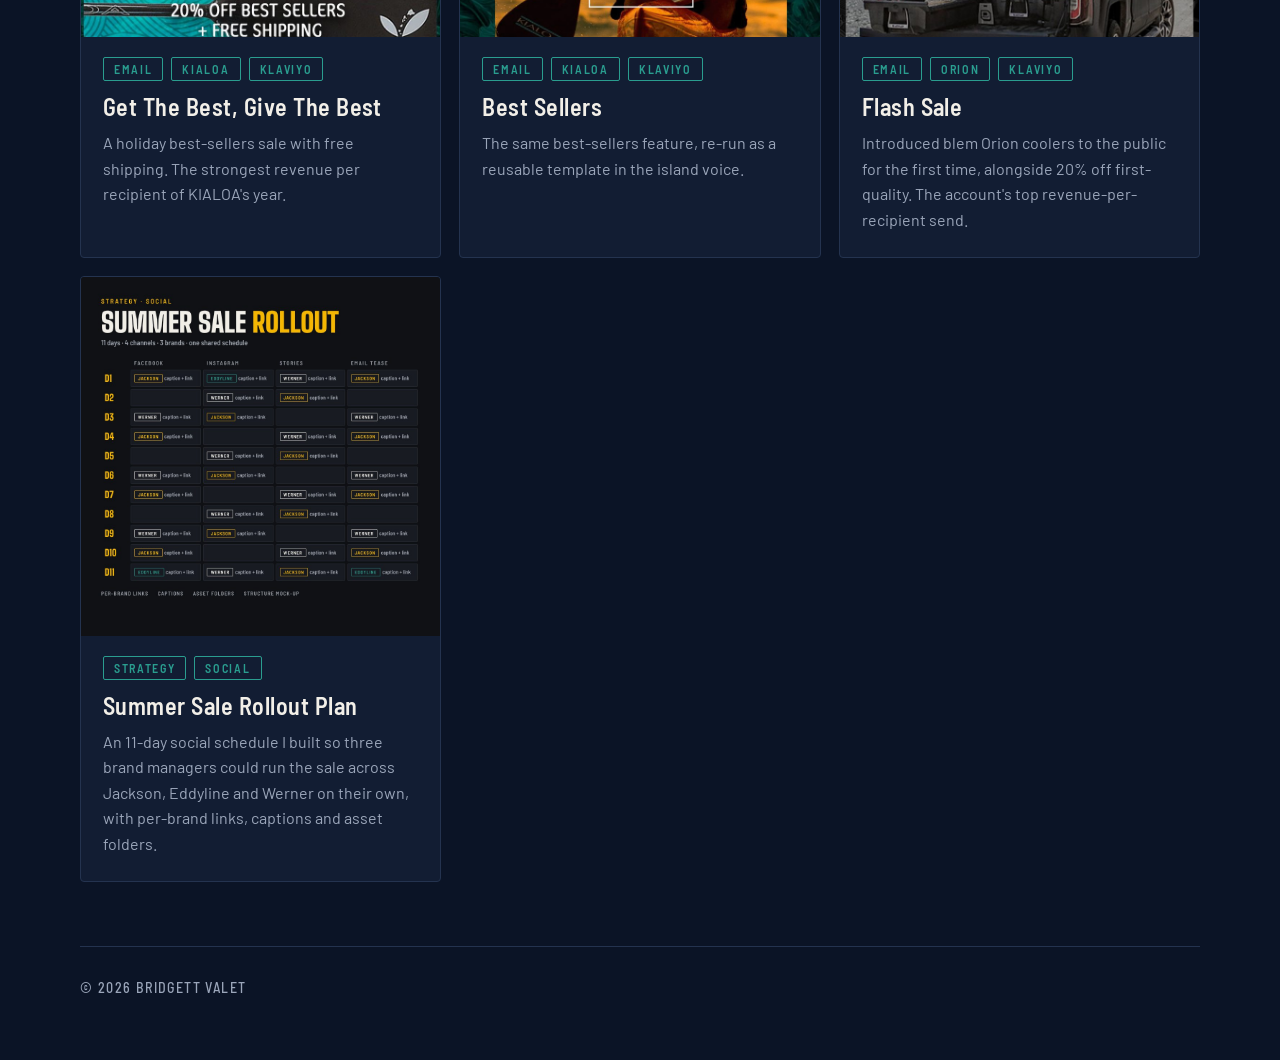
==== commit c74b8ad0: "updated images and catalogs" ====
--- a/work.html
+++ b/work.html
@@ -35,13 +35,16 @@
     <a class="card" data-t="design" href="#"><div class="img"><img src="img/spirit-falls.jpg" alt="Werner Powerhouse paddle blade with Spirit Falls waterfall graphic" loading="lazy"></div><div class="in"><div class="chips"><span class="chip">Design</span><span class="chip">Werner</span></div><h3>Spirit Falls · Powerhouse</h3><p>Limited-edition blade graphic for the Powerhouse paddle.</p></div></a>
     <a class="card" data-t="design" href="#"><div class="img"><img src="img/mosaic-bass.jpg" alt="Werner Shuna paddle blade with Mosaic Bass graphic" loading="lazy"></div><div class="in"><div class="chips"><span class="chip">Design</span><span class="chip">Werner</span><span class="chip">Figma</span></div><h3>Mosaic Bass · Shuna</h3><p>A 2027 fishing blade graphic, part of a new gradient design language developed with the CMO and Werner's head of sales.</p></div></a>
     <a class="card" data-t="design" href="#"><div class="img"><img src="img/tailing-red.jpg" alt="Werner Shuna paddle blade with Tailing Red redfish tail graphic" loading="lazy"></div><div class="in"><div class="chips"><span class="chip">Design</span><span class="chip">Werner</span><span class="chip">Figma</span></div><h3>Tailing Red · Shuna</h3><p>A 2027 inshore fishing blade graphic, built from the same gradient system.</p></div></a>
-    <a class="card" data-t="product" href="#"><div class="img">Image coming</div><div class="in"><div class="chips"><span class="chip">Color</span><span class="chip">Jackson</span></div><h3>Jackson 2027 colors</h3><p>Picked and developed the 2027 colorway lineup across fishing, whitewater and recreational kayaks.</p></div></a>
-    <a class="card" data-t="product" href="#"><div class="img">Image coming</div><div class="in"><div class="chips"><span class="chip">Product</span><span class="chip">Fishing</span></div><h3>Fishing kayak development</h3><p>Hands-on product development for new fishing kayaks: prototype testing, angler feedback programs and accessory design. More on request.</p></div></a>
-    <a class="card" data-t="print" href="#"><div class="img">Image coming</div><div class="in"><div class="chips"><span class="chip">Print</span><span class="chip">All brands</span></div><h3>2027 catalogs</h3><p>Four brand catalogs laid out in InDesign and published online. 2026 editions available for reference.</p></div></a>
-    <a class="card" data-t="print" href="#"><div class="img">Image coming</div><div class="in"><div class="chips"><span class="chip">Print</span><span class="chip">Dealer</span></div><h3>Sell sheets &amp; dealer assets</h3><p>Product sell sheets for Jackson and Eddyline, plus the dealer-facing asset library and rep tools that keep sales teams supplied and organized.</p></div></a>
-    <a class="card" data-t="design" href="#"><div class="img">Image coming</div><div class="in"><div class="chips"><span class="chip">Design</span><span class="chip">Brand</span></div><h3>Packaging, apparel &amp; POP</h3><p>Packaging, hats, shirts, signage and point-of-purchase displays, plus logos for new products and a unified brand style guide.</p></div></a>
+    <a class="card" data-t="product" href="#"><div class="img">Image coming</div><div class="in"><div class="chips"><span class="chip">Color</span><span class="chip">Jackson</span></div><h3>Jackson 2027 Colors</h3><p>Picked and developed the 2027 colorway lineup across fishing, whitewater and recreational kayaks.</p></div></a>
+    <a class="card" data-t="product" href="#"><div class="img">Image coming</div><div class="in"><div class="chips"><span class="chip">Product</span><span class="chip">Fishing</span></div><h3>Fishing Kayak Development</h3><p>Hands-on product development for new fishing kayaks: prototype testing, angler feedback programs and accessory design. More on request.</p></div></a>
+    <a class="card" data-t="print" href="https://heyzine.com/flip-book/d19772ed36.html" target="_blank" rel="noopener"><div class="img"><img src="img/cat-jk.jpg" alt="Jackson 2027 Catalog cover" loading="lazy"></div><div class="in"><div class="chips"><span class="chip">Print</span><span class="chip">Jackson</span><span class="chip">InDesign</span></div><h3>Jackson 2027 Catalog</h3><p>The full Jackson Kayak lineup, laid out in InDesign. Opens the flipbook.</p></div></a>
+    <a class="card" data-t="print" href="https://heyzine.com/flip-book/adee2f0b8b.html" target="_blank" rel="noopener"><div class="img"><img src="img/cat-werner.jpg" alt="Werner 2027 Workbook cover" loading="lazy"></div><div class="in"><div class="chips"><span class="chip">Print</span><span class="chip">Werner</span><span class="chip">InDesign</span></div><h3>Werner 2027 Workbook</h3><p>The 2027 season for Werner Paddles, built around the new blade designs. Opens the flipbook.</p></div></a>
+    <a class="card" data-t="print" href="https://heyzine.com/flip-book/b6f8e38fa7.html" target="_blank" rel="noopener"><div class="img"><img src="img/cat-eddyline.jpg" alt="Eddyline 2027 Catalog cover" loading="lazy"></div><div class="in"><div class="chips"><span class="chip">Print</span><span class="chip">Eddyline</span><span class="chip">InDesign</span></div><h3>Eddyline 2027 Catalog</h3><p>Eddyline's 2027 lineup, with retail and wholesale pricing. Opens the flipbook.</p></div></a>
+    <a class="card" data-t="print" href="https://heyzine.com/flip-book/0343092fe4.html" target="_blank" rel="noopener"><div class="img"><img src="img/cat-kialoa.jpg" alt="KIALOA 2027 Catalog cover" loading="lazy"></div><div class="in"><div class="chips"><span class="chip">Print</span><span class="chip">KIALOA</span><span class="chip">InDesign</span></div><h3>KIALOA 2027 Catalog</h3><p>Outrigger, dragon boat and SUP gear in KIALOA's island voice. Opens the flipbook.</p></div></a>
+    <a class="card" data-t="print" href="#"><div class="img">Image coming</div><div class="in"><div class="chips"><span class="chip">Print</span><span class="chip">Dealer</span></div><h3>Sell Sheets &amp; Dealer Assets</h3><p>Product sell sheets for Jackson and Eddyline, plus the dealer-facing asset library and rep tools that keep sales teams supplied and organized.</p></div></a>
+    <a class="card" data-t="design" href="#"><div class="img">Image coming</div><div class="in"><div class="chips"><span class="chip">Design</span><span class="chip">Brand</span></div><h3>Packaging, Apparel &amp; POP</h3><p>Packaging, hats, shirts, signage and point-of-purchase displays, plus logos for new products and a unified brand style guide.</p></div></a>
     <a class="card" data-t="web" href="shopify-migration.html"><div class="img">Image coming</div><div class="in"><div class="chips"><span class="chip">Web</span><span class="chip">Shopify</span><span class="chip">Case study</span></div><h3>BigCommerce to Shopify</h3><p>Full storefront design, kayak page templates and a reorganized accessory catalog for Jackson, then Eddyline.</p></div></a>
-    <a class="card" data-t="web" href="#"><div class="img">Image coming</div><div class="in"><div class="chips"><span class="chip">Web</span><span class="chip">Shopify</span></div><h3>Custom product buttons</h3><p>Caney Fork, ECO and ONE buttons on the Jackson Shopify site.</p></div></a>
+    <a class="card" data-t="web" href="#"><div class="img">Image coming</div><div class="in"><div class="chips"><span class="chip">Web</span><span class="chip">Shopify</span></div><h3>Custom Product Buttons</h3><p>Caney Fork, ECO and ONE buttons on the Jackson Shopify site.</p></div></a>
     <a class="card" data-t="email" data-full="img/email/jk-color-full.jpg" href="#"><div class="img"><img src="img/email/jk-color.jpg" alt="2027 Color Launch email" loading="lazy"></div><div class="in"><div class="chips"><span class="chip">Email</span><span class="chip">Jackson</span><span class="chip">Klaviyo</span></div><h3>2027 Color Launch</h3><p>Fish it. Send it. Cruise it. A neon-lit lineup of the new fishing, whitewater and recreational colors.</p></div></a>
     <a class="card" data-t="email" data-full="img/email/werner-color-full.jpg" href="#"><div class="img"><img src="img/email/werner-color.jpg" alt="2027 Color Launch email" loading="lazy"></div><div class="in"><div class="chips"><span class="chip">Email</span><span class="chip">Werner</span><span class="chip">Klaviyo</span></div><h3>2027 Color Launch</h3><p>The matching announcement for Werner's new blade colorways, including the Tailing Red and Mosaic Bass fishing designs.</p></div></a>
     <a class="card" data-t="email" data-full="img/email/eddyline-color-full.jpg" href="#"><div class="img"><img src="img/email/eddyline-color.jpg" alt="Return of Red Pearl email" loading="lazy"></div><div class="in"><div class="chips"><span class="chip">Email</span><span class="chip">Eddyline</span><span class="chip">Klaviyo</span></div><h3>Return of Red Pearl</h3><p>The 2027 Eddyline color lineup, led by the return of Red Pearl.</p></div></a>
@@ -52,7 +55,7 @@
     <a class="card" data-t="email" data-full="img/email/kialoa-give-best-full.jpg" href="#"><div class="img"><img src="img/email/kialoa-give-best.jpg" alt="Get The Best, Give The Best email" loading="lazy"></div><div class="in"><div class="chips"><span class="chip">Email</span><span class="chip">KIALOA</span><span class="chip">Klaviyo</span></div><h3>Get The Best, Give The Best</h3><p>A holiday best-sellers sale with free shipping. The strongest revenue per recipient of KIALOA's year.</p></div></a>
     <a class="card" data-t="email" data-full="img/email/kialoa-best-full.jpg" href="#"><div class="img"><img src="img/email/kialoa-best.jpg" alt="Best Sellers email" loading="lazy"></div><div class="in"><div class="chips"><span class="chip">Email</span><span class="chip">KIALOA</span><span class="chip">Klaviyo</span></div><h3>Best Sellers</h3><p>The same best-sellers feature, re-run as a reusable template in the island voice.</p></div></a>
     <a class="card" data-t="email" data-full="img/email/orion-flash-full.jpg" href="#"><div class="img"><img src="img/email/orion-flash.jpg" alt="Flash Sale email" loading="lazy"></div><div class="in"><div class="chips"><span class="chip">Email</span><span class="chip">Orion</span><span class="chip">Klaviyo</span></div><h3>Flash Sale</h3><p>Introduced blem Orion coolers to the public for the first time, alongside 20% off first-quality. The account's top revenue-per-recipient send.</p></div></a>
-    <a class="card" data-t="strategy" data-full="img/strategy-plan.jpg" href="#"><div class="img"><img src="img/strategy-plan.jpg" alt="Summer Sale rollout plan structure mock-up" loading="lazy"></div><div class="in"><div class="chips"><span class="chip">Strategy</span><span class="chip">Social</span></div><h3>Summer Sale rollout plan</h3><p>An 11-day social schedule I built so three brand managers could run the sale across Jackson, Eddyline and Werner on their own, with per-brand links, captions and asset folders.</p></div></a>
+    <a class="card" data-t="strategy" data-full="img/strategy-plan.jpg" href="#"><div class="img"><img src="img/strategy-plan.jpg" alt="Summer Sale Rollout Plan structure mock-up" loading="lazy"></div><div class="in"><div class="chips"><span class="chip">Strategy</span><span class="chip">Social</span></div><h3>Summer Sale Rollout Plan</h3><p>An 11-day social schedule I built so three brand managers could run the sale across Jackson, Eddyline and Werner on their own, with per-brand links, captions and asset folders.</p></div></a>
   </div>
 
   <footer style="margin-top:64px">© 2026 Bridgett Valet</footer>
--- a/style.css
+++ b/style.css
@@ -8,8 +8,8 @@
 @font-face{font-family:"Barlow";font-weight:600;font-display:swap;src:url(fonts/barlow-latin-600-normal.woff2) format("woff2")}
 
 :root{
-  --ink:#0F1115; --panel:#181B21; --line:#2A2F38;
-  --text:#F2EFE8; --muted:#9AA0AA;
+  --ink:#0B1426; --panel:#121D33; --line:#24334F;
+  --text:#F2EFE8; --muted:#9BA6BA;
   --gold:#F5B700; --teal:#2A9D8F;
   --display:"Big Shoulders Display","Arial Narrow",sans-serif;
   --sub:"Barlow Semi Condensed",system-ui,sans-serif;
@@ -60,7 +60,7 @@
 .cards{display:grid;grid-template-columns:repeat(auto-fit,minmax(300px,1fr));gap:18px}
 .card{background:var(--panel);border:1px solid var(--line);border-radius:4px;overflow:hidden;transition:border-color .2s,transform .2s;display:block;text-decoration:none}
 .card:hover{border-color:var(--gold);transform:translateY(-3px)}
-.card .img{aspect-ratio:1/1;background:linear-gradient(135deg,#222732,#12151a);display:grid;place-items:center;color:var(--muted);font:600 13px var(--sub);letter-spacing:.2em;text-transform:uppercase;overflow:hidden}
+.card .img{aspect-ratio:1/1;background:linear-gradient(135deg,#1A2842,#0E1830);display:grid;place-items:center;color:var(--muted);font:600 13px var(--sub);letter-spacing:.2em;text-transform:uppercase;overflow:hidden}
 .card .img img{width:100%;height:100%;object-fit:cover;display:block}
 .card .in{padding:20px 22px 24px}
 .chips{display:flex;gap:8px;flex-wrap:wrap;margin-bottom:12px}
@@ -103,7 +103,7 @@
   section{padding:48px 0}
 }
 
-.lb{position:fixed;inset:0;background:rgba(8,9,12,.985);z-index:50;display:flex;flex-direction:column;align-items:center}
+.lb{position:fixed;inset:0;background:#060C18;z-index:50;display:flex;flex-direction:column;align-items:center}
 .lb[hidden]{display:none}
 .lb-x{align-self:flex-end;margin:14px 18px;font:600 14px var(--sub);letter-spacing:.14em;text-transform:uppercase;color:var(--ink);background:var(--gold);border:0;border-radius:2px;padding:10px 16px;cursor:pointer}
 .lb-sc{flex:1;overflow:auto;width:100%;display:flex;justify-content:center;padding:0 12px 32px}
@@ -121,4 +121,4 @@
 .stat{background:var(--panel);border:1px solid var(--line);border-radius:4px;padding:20px 22px}
 .stat b{display:block;font:900 40px/1 var(--display);color:var(--gold);text-transform:uppercase;margin-bottom:6px}
 .stat span{color:var(--muted);font-size:15px}
-.shot{margin-top:28px;aspect-ratio:16/9;background:linear-gradient(135deg,#222732,#12151a);border:1px dashed var(--line);border-radius:4px;display:grid;place-items:center;color:var(--muted);font:600 13px var(--sub);letter-spacing:.2em;text-transform:uppercase}
+.shot{margin-top:28px;aspect-ratio:16/9;background:linear-gradient(135deg,#1A2842,#0E1830);border:1px dashed var(--line);border-radius:4px;display:grid;place-items:center;color:var(--muted);font:600 13px var(--sub);letter-spacing:.2em;text-transform:uppercase}
